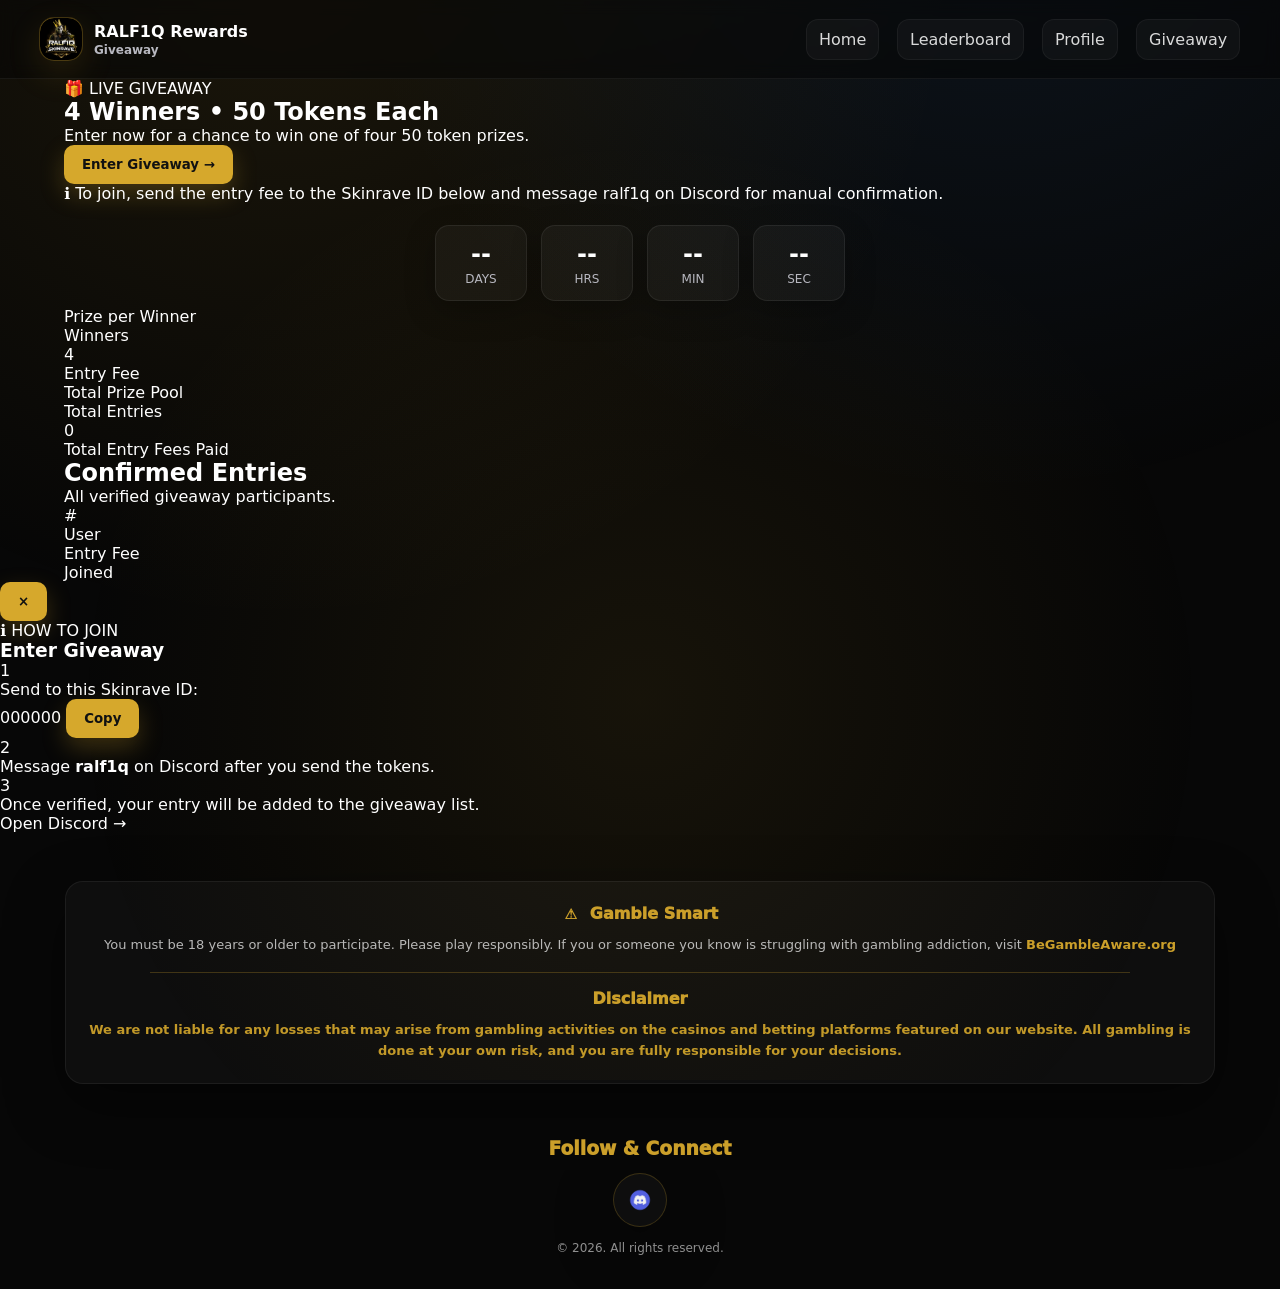
==== giveaway/index.html @ 923d682d "Add files via upload" ====
<!DOCTYPE html>
<html lang="en">
<head>
  <meta charset="utf-8" />
  <meta name="viewport" content="width=device-width,initial-scale=1" />
  <title>Giveaway</title>
  <link rel="stylesheet" href="/assets/css/style.css">
  <link rel="icon" href="/assets/images/logo.png">
</head>
<body>
  <script type="module">
    import { enforceSiteStatus } from "/assets/js/siteStatus.js";
    enforceSiteStatus();
  </script>

  <div class="bg-vignette"></div>
  <canvas id="fxCanvas"></canvas>

  <div id="announcement" class="announcement"></div>

  <div class="navbar">
    <div class="container navbar-inner">
      <div class="brand">
        <div class="brand-badge brand-badge--img">
          <img src="/assets/images/logo.png" alt="RALF1Q logo">
        </div>
        <div>
          <div id="siteName">RALF1Q Rewards</div>
          <div class="small">Giveaway</div>
        </div>
      </div>

      <div class="navlinks">
        <a class="nav-pill" href="/">Home</a>
        <a class="nav-pill" href="/leaderboard/">Leaderboard</a>
        <a class="nav-pill" href="/profile/">Profile</a>
        <a class="nav-pill" href="/giveaway/">Giveaway</a>
      </div>
    </div>
  </div>

  <div class="container giveaway-page-wrap">
    <section class="giveaway-hero-card">
      <div class="giveaway-hero-top">
        <div>
          <div class="giveaway-kicker">🎁 LIVE GIVEAWAY</div>
          <h1 id="giveawayTitle">4 Winners • 50 Tokens Each</h1>
          <p id="giveawaySubtitle">
            Enter now for a chance to win one of four 50 token prizes.
          </p>
        </div>

        <button class="giveaway-join-btn" id="openGiveawayModal">
          Enter Giveaway →
        </button>
      </div>

      <div class="giveaway-info-line">
        <span class="giveaway-info-badge">ℹ</span>
        <span id="giveawayInfoLine">
          To join, send the entry fee to the Skinrave ID below and message ralf1q on Discord for manual confirmation.
        </span>
      </div>

      <div class="countdown giveaway-countdown">
        <div class="time-box">
          <div class="n" id="days">--</div>
          <div class="l">DAYS</div>
        </div>
        <div class="time-box">
          <div class="n" id="hours">--</div>
          <div class="l">HRS</div>
        </div>
        <div class="time-box">
          <div class="n" id="minutes">--</div>
          <div class="l">MIN</div>
        </div>
        <div class="time-box">
          <div class="n" id="seconds">--</div>
          <div class="l">SEC</div>
        </div>
      </div>

      <div class="giveaway-stats-grid">
        <div class="giveaway-stat-card">
          <div class="giveaway-stat-label">Prize per Winner</div>
          <div class="giveaway-stat-value" id="prizePerWinner"></div>
        </div>

        <div class="giveaway-stat-card">
          <div class="giveaway-stat-label">Winners</div>
          <div class="giveaway-stat-value" id="winnerCount">4</div>
        </div>

        <div class="giveaway-stat-card">
          <div class="giveaway-stat-label">Entry Fee</div>
          <div class="giveaway-stat-value" id="entryFee"></div>
        </div>

        <div class="giveaway-stat-card">
          <div class="giveaway-stat-label">Total Prize Pool</div>
          <div class="giveaway-stat-value" id="totalPrizePool"></div>
        </div>

        <div class="giveaway-stat-card">
          <div class="giveaway-stat-label">Total Entries</div>
          <div class="giveaway-stat-value" id="totalEntries">0</div>
        </div>

        <div class="giveaway-stat-card">
          <div class="giveaway-stat-label">Total Entry Fees Paid</div>
          <div class="giveaway-stat-value" id="totalEntryFeesPaid"></div>
        </div>
      </div>
    </section>

    <section class="giveaway-entries-card">
      <div class="giveaway-section-head">
        <div>
          <h2>Confirmed Entries</h2>
          <p>All verified giveaway participants.</p>
        </div>
      </div>

      <div class="giveaway-entry-table">
        <div class="giveaway-entry-head">
          <div>#</div>
          <div>User</div>
          <div>Entry Fee</div>
          <div class="hide-sm">Joined</div>
        </div>
        <div id="giveawayEntries"></div>
      </div>
    </section>
  </div>

  <!-- Giveaway Join Modal -->
  <div class="giveaway-modal-backdrop" id="giveawayModalBackdrop">
    <div class="giveaway-modal">
      <button class="giveaway-modal-close" id="closeGiveawayModal" aria-label="Close">×</button>

      <div class="giveaway-modal-kicker">ℹ HOW TO JOIN</div>
      <h3 id="modalTitle">Enter Giveaway</h3>

      <div class="giveaway-steps">
        <div class="giveaway-step">
          <span class="giveaway-step-num">1</span>
          <div>
            Send <b id="modalEntryFee"></b> to this Skinrave ID:
            <div class="giveaway-copy-row">
              <code id="modalSkinraveId">000000</code>
              <button id="copySkinraveIdBtn" class="giveaway-copy-btn" type="button">Copy</button>
            </div>
          </div>
        </div>

        <div class="giveaway-step">
          <span class="giveaway-step-num">2</span>
          <div>
            Message <b id="modalDiscordUser">ralf1q</b> on Discord after you send the tokens.
          </div>
        </div>

        <div class="giveaway-step">
          <span class="giveaway-step-num">3</span>
          <div>
            Once verified, your entry will be added to the giveaway list.
          </div>
        </div>
      </div>

      <div class="giveaway-modal-actions">
        <a id="discordContactBtn" class="giveaway-modal-link" href="#" target="_blank" rel="noopener">
          Open Discord →
        </a>
      </div>
    </div>
  </div>

  <div class="footer-block">
    <div class="footer-title"><span class="warn">⚠️</span> Gamble Smart</div>

    <div class="footer-text">
      You must be 18 years or older to participate. Please play responsibly.
      If you or someone you know is struggling with gambling addiction, visit
      <a href="https://www.gambleaware.org/" target="_blank" rel="noopener">BeGambleAware.org</a>
    </div>

    <div class="footer-divider"></div>

    <div class="footer-title" style="margin-top:4px">Disclaimer</div>

    <div class="footer-text" style="color:rgba(214,168,44,.90);font-weight:800">
      We are not liable for any losses that may arise from gambling activities on the casinos
      and betting platforms featured on our website. All gambling is done at your own risk,
      and you are fully responsible for your decisions.
    </div>
  </div>

  <div class="follow-connect">
    <h3>Follow &amp; Connect</h3>
    <a class="discord-circle" href="https://discord.gg/Z79HtHpPuK" target="_blank" rel="noopener">
      <img src="/assets/images/discord.png" alt="discord">
    </a>
    <div class="copy">© 2026. All rights reserved.</div>
  </div>

  <script type="module" src="/assets/js/giveaway.js"></script>
</body>
</html>
---- assets/css/style.css ----
:root{
  --bg:#070707;
  --panel:#0f0f10;
  --panel2:#121214;
  --line:#1f1f23;
  --gold:#d6a82c;
  --text:#ffffff;
  --muted:#b8b8c0;
  --good:#3ddc84;
  --bad:#ff5d5d;
  --shadow: 0 18px 60px rgba(0,0,0,.55);
}

*{margin:0;padding:0;box-sizing:border-box;font-family:Inter,system-ui,Segoe UI,Roboto,Arial,sans-serif;}
body{background:var(--bg);color:var(--text);overflow-x:hidden;min-height:100vh;}
a{color:inherit;text-decoration:none}
button{cursor:pointer;border:none;border-radius:10px;padding:12px 18px;font-weight:700;background:var(--gold);color:#111;box-shadow:0 10px 25px rgba(214,168,44,.25);transition:.25s}
button:hover{transform:translateY(-1px);filter:brightness(1.03)}
.container{max-width:1200px;margin:0 auto;padding:0 24px}

/* Announcement */
.announcement{display:none;background:linear-gradient(90deg, rgba(214,168,44,.95), rgba(214,168,44,.75));color:#111;padding:10px 14px;text-align:center;font-weight:800;letter-spacing:.2px}
.announcement a{color:#111;text-decoration:underline}

/* Navbar */
.navbar{position:sticky;top:0;z-index:50;backdrop-filter: blur(8px);background:rgba(7,7,7,.55);border-bottom:1px solid rgba(255,255,255,.06)}
.navbar-inner{display:flex;align-items:center;justify-content:space-between;padding:18px 0}
.brand{display:flex;align-items:center;gap:12px;font-weight:900}
.brand-badge{width:42px;height:42px;border-radius:12px;background:radial-gradient(circle at 30% 20%, rgba(214,168,44,.9), rgba(214,168,44,.1));box-shadow:0 0 0 1px rgba(214,168,44,.25), 0 12px 35px rgba(214,168,44,.15);display:grid;place-items:center}
.brand-badge span{font-weight:1000;color:#111}
.navlinks{display:flex;align-items:center;gap:18px}
.navlinks a{opacity:.85}
.navlinks a:hover{opacity:1}
.nav-pill{padding:10px 12px;border-radius:12px;background:rgba(255,255,255,.04);border:1px solid rgba(255,255,255,.06)}

/* Background vignette */
.bg-vignette{
  position:fixed;inset:-20vh -20vw;z-index:-3;
  background:
    radial-gradient(circle at 30% 10%, rgba(214,168,44,.10), transparent 40%),
    radial-gradient(circle at 70% 0%, rgba(80,160,255,.10), transparent 38%),
    radial-gradient(circle at 50% 70%, rgba(214,168,44,.08), transparent 45%);
  filter: blur(0px);
}

/* Animated particles canvas layer */
#fxCanvas{position:fixed;inset:0;z-index:-2;pointer-events:none}

/* HERO (Landing) */
.hero{padding:64px 0 28px;display:grid;place-items:center;text-align:center}
.hero h1{font-size:54px;line-height:1.05;letter-spacing:-.8px}
.hero p{margin-top:12px;color:var(--muted);font-size:16px}
.hero .cta{margin-top:22px;display:flex;gap:12px;flex-wrap:wrap;justify-content:center}
.hero-card{
  margin-top:34px;max-width:860px;width:100%;
  background:linear-gradient(180deg, rgba(255,255,255,.06), rgba(255,255,255,.03));
  border:1px solid rgba(255,255,255,.08);
  border-radius:18px;padding:18px 18px 14px;
  box-shadow:var(--shadow);
  overflow:hidden;position:relative;
}
.hero-card::before{
  content:"";position:absolute;inset:-120px -80px;
  background:radial-gradient(circle at 30% 30%, rgba(214,168,44,.20), transparent 50%);
  transform:rotate(8deg);
}
.hero-card-inner{position:relative;display:flex;gap:18px;align-items:center;justify-content:space-between;flex-wrap:wrap}
.mini-stat{display:flex;flex-direction:column;gap:2px;min-width:160px}
.mini-stat b{font-size:20px}
.mini-stat span{font-size:12px;color:var(--muted)}

/* Page title */
.page-title{padding:34px 0 10px;text-align:center}
.page-title h2{font-size:44px}
.page-title .sub{color:var(--muted);margin-top:10px}

/* Countdown */
.countdown{display:flex;justify-content:center;gap:14px;margin:22px 0 6px;flex-wrap:wrap}
.time-box{
  width:92px;padding:14px 12px;border-radius:14px;text-align:center;
  background:rgba(255,255,255,.04);border:1px solid rgba(255,255,255,.07);
  box-shadow:0 10px 30px rgba(0,0,0,.25);
}
.time-box .n{font-size:24px;font-weight:900}
.time-box .l{font-size:12px;color:var(--muted);margin-top:4px}

/* PODIUM */
.podium-wrap{display:grid;place-items:center;margin:30px 0 26px}
.podium{
  display:grid;
  grid-template-columns: 1fr 1fr 1fr;
  gap:18px;
  width:min(980px, 100%);
  align-items:end;
}
.podium-card{
  background:linear-gradient(180deg, rgba(255,255,255,.06), rgba(255,255,255,.02));
  border:1px solid rgba(255,255,255,.08);
  border-radius:18px;
  padding:18px 16px 14px;
  box-shadow:var(--shadow);
  position:relative;
  overflow:hidden;
  transform: translateY(0);
  transition:.25s;
}
.podium-card:hover{transform: translateY(-6px)}
.podium-card .rank-medal{
  position:absolute;top:14px;right:14px;
  width:36px;height:36px;border-radius:12px;
  display:grid;place-items:center;font-weight:1000;color:#111;
}
.medal-1{background:linear-gradient(135deg,#ffd25a,#b8830b);box-shadow:0 0 0 1px rgba(255,210,90,.35), 0 16px 40px rgba(255,210,90,.18)}
.medal-2{background:linear-gradient(135deg,#e8e8ee,#9fa3ad);box-shadow:0 0 0 1px rgba(232,232,238,.25), 0 16px 40px rgba(232,232,238,.10)}
.medal-3{background:linear-gradient(135deg,#f0a06a,#a85b2a);box-shadow:0 0 0 1px rgba(240,160,106,.25), 0 16px 40px rgba(240,160,106,.10)}

.podium-card.first{padding-top:26px}
.podium-card.second{opacity:.98}
.podium-card.third{opacity:.96}

.podium-card.first::before{
  content:"";position:absolute;inset:-120px -80px;
  background:radial-gradient(circle at 30% 30%, rgba(214,168,44,.25), transparent 55%);
  transform: rotate(12deg);
}
.gold-glow{
  position:absolute;inset:-40px -40px;pointer-events:none;
  background:radial-gradient(circle at 50% 30%, rgba(214,168,44,.23), transparent 55%);
  filter: blur(0px);
  animation: glowPulse 2.8s ease-in-out infinite alternate;
}
@keyframes glowPulse{from{opacity:.55}to{opacity:1}}

.avatar{
  width:72px;height:72px;border-radius:18px;
  overflow:hidden;display:inline-grid;place-items:center;
  border:1px solid rgba(255,255,255,.10);
  background:rgba(255,255,255,.03);
  box-shadow:0 18px 55px rgba(0,0,0,.45);
  transition:.25s;
}
.avatar img{width:100%;height:100%;object-fit:cover;display:block;transform:scale(1);transition:.25s}
.podium-card:hover .avatar{transform:translateY(-2px)}
.podium-card:hover .avatar img{transform:scale(1.06)}

.podium-name{margin-top:12px;font-weight:900;font-size:20px}
.podium-metrics{margin-top:10px;display:grid;gap:8px}
.metric{display:flex;justify-content:space-between;color:var(--muted);font-size:13px}
.metric b{color:#fff}
.prize{margin-top:12px;font-weight:1000;color:var(--gold);font-size:18px}

/* TABLE */
.table{
  margin:18px auto 30px;
  width:min(980px, 100%);
  border-radius:18px;
  overflow:hidden;
  border:1px solid rgba(255,255,255,.08);
  background:rgba(255,255,255,.03);
  box-shadow:var(--shadow);
}
.thead,.trow{
  display:grid;
  grid-template-columns: 90px 1.6fr 1fr 1fr 110px;
  align-items:center;
}
.thead{
  padding:14px 16px;
  background:rgba(255,255,255,.04);
  color:var(--muted);
  font-size:12px;
  font-weight:800;
  letter-spacing:.6px;
  text-transform:uppercase;
}
.trow{
  padding:14px 16px;
  border-top:1px solid rgba(255,255,255,.06);
  transition:.15s;
}
.trow:hover{background:rgba(255,255,255,.035)}
.rankbox{display:flex;align-items:center;gap:10px;font-weight:900}
.rankdelta{
  font-size:12px;font-weight:1000;
  display:inline-flex;align-items:center;gap:4px;
  padding:4px 8px;border-radius:999px;
  background:rgba(255,255,255,.05);
  border:1px solid rgba(255,255,255,.06);
}
.rankdelta.up{color:var(--good)}
.rankdelta.down{color:var(--bad)}
.rankdelta.same{color:var(--muted)}
.pfp{width:34px;height:34px;border-radius:12px;overflow:hidden;border:1px solid rgba(255,255,255,.10);background:rgba(255,255,255,.03)}
.pfp img{width:100%;height:100%;object-fit:cover}
.playercell{display:flex;align-items:center;gap:12px}
.playername{font-weight:900}
.small{color:var(--muted);font-size:12px;margin-top:2px}
.num{font-weight:900}
.muted{color:var(--muted)}

/* Discord */
.discord-wrap{display:flex;justify-content:center;margin:34px 0 70px}
.discord{
  width:min(420px, 92vw);
  border-radius:18px;
  overflow:hidden;
  border:1px solid rgba(255,255,255,.08);
  box-shadow:var(--shadow);
}

/* Footer */
.footer{padding:22px 0 40px;text-align:center;color:var(--muted);border-top:1px solid rgba(255,255,255,.06)}

/* 404 / maintenance / launching */
.center-page{min-height:80vh;display:grid;place-items:center;text-align:center;padding:30px}
.big{font-size:92px;letter-spacing:-2px}
.pulse{animation:pulse 1.6s ease-in-out infinite alternate}
@keyframes pulse{from{transform:scale(1);opacity:.75}to{transform:scale(1.03);opacity:1}}

/* responsive */
@media (max-width:900px){
  .podium{grid-template-columns:1fr;gap:12px}
  .thead,.trow{grid-template-columns: 80px 1.7fr 1fr 96px}
  .hide-sm{display:none}
}

.token-num{
  display:inline-flex;
  align-items:center;
  gap:6px;
}

.token-num img{
  width:16px;
  height:16px;
  object-fit:contain;
  opacity:.95;
  transform:translateY(1px);
}

@media (max-width:900px){
  .token-num img{ width:14px; height:14px; }
}

/* ---------- Home Prize Card (Skinrave style) ---------- */

.home-grid{
  display:grid;
  place-items:center;
  margin-top:26px;
}

.prize-card{
  width:min(520px, 92vw);
  background:rgba(10,10,10,.65);
  border:1px solid rgba(255,255,255,.08);
  border-radius:18px;
  box-shadow:0 22px 70px rgba(0,0,0,.55);
  padding:26px 22px 20px;
  position:relative;
  overflow:hidden;
}

.prize-card::before{
  content:"";
  position:absolute;
  inset:-140px -120px;
  background:radial-gradient(circle at 35% 20%, rgba(78,210,140,.15), transparent 55%),
             radial-gradient(circle at 60% 35%, rgba(214,168,44,.10), transparent 60%);
  transform:rotate(10deg);
}

.prize-card-inner{
  position:relative;
  display:flex;
  flex-direction:column;
  align-items:center;
  text-align:center;
  gap:14px;
}

.skinrave-logo{
  display:flex;
  align-items:center;
  gap:12px;
  font-weight:1000;
  letter-spacing:.5px;
}

.skinrave-logo .mark{
  width:42px;height:42px;border-radius:14px;
  background:rgba(62,210,135,.08);
  border:1px solid rgba(62,210,135,.20);
  display:grid;place-items:center;
}

.skinrave-logo .word{
  font-size:28px;
  color:#63f0a9;
  text-shadow:0 0 18px rgba(99,240,169,.18);
}

.pool-row{
  display:flex;
  align-items:center;
  justify-content:center;
  gap:10px;
  margin-top:2px;
}

.pool-row .pool-icon{
  width:22px;height:22px;opacity:.9;
}

.pool-row .pool-number{
  font-size:44px;
  font-weight:1000;
  color:#57eaa3;
  text-shadow:0 0 18px rgba(99,240,169,.18);
}

.pool-sub{
  margin-top:-6px;
  color:rgba(255,255,255,.70);
  font-size:12px;
  letter-spacing:.6px;
  text-transform:uppercase;
}

.you-get{
  width:100%;
  margin-top:8px;
  border:1px solid rgba(255,255,255,.18);
  border-radius:14px;
  padding:14px 14px;
  background:rgba(255,255,255,.03);
}

.you-get .label{
  color:rgba(214,168,44,.95);
  font-weight:900;
  font-size:12px;
  letter-spacing:.8px;
  text-transform:uppercase;
}

.you-get .text{
  margin-top:8px;
  color:rgba(255,255,255,.86);
  font-weight:700;
  font-size:14px;
}

.card-actions{
  width:100%;
  display:grid;
  gap:12px;
  margin-top:10px;
}

.btn-outline{
  width:100%;
  background:transparent;
  color:#fff;
  border:1px solid rgba(255,255,255,.22);
  box-shadow:none;
}

.btn-outline:hover{ background:rgba(255,255,255,.06); }

.btn-gold{
  width:100%;
}

/* ---------- Footer blocks like screenshot ---------- */

.footer-block{
  width:min(1150px, 94vw);
  margin:48px auto 0;
  padding:22px 18px;
  border-radius:18px;
  background:rgba(255,255,255,.03);
  border:1px solid rgba(255,255,255,.06);
  box-shadow:0 20px 60px rgba(0,0,0,.45);
  text-align:center;
}

.footer-title{
  display:flex;
  align-items:center;
  justify-content:center;
  gap:10px;
  font-weight:1000;
  color:rgba(214,168,44,.95);
  margin-bottom:12px;
}

.footer-title .warn{
  font-size:14px;
  display:inline-grid;
  place-items:center;
  width:18px;height:18px;
}

.footer-text{
  color:rgba(255,255,255,.70);
  line-height:1.6;
  font-size:13px;
}

.footer-text a{
  color:rgba(214,168,44,.95);
  text-decoration:none;
  font-weight:900;
}

.footer-divider{
  height:1px;
  background:rgba(214,168,44,.25);
  margin:16px auto;
  width:min(980px, 90%);
}

.follow-connect{
  width:min(1150px, 94vw);
  margin:30px auto 0;
  padding:24px 18px 34px;
  text-align:center;
}

.follow-connect h3{
  color:rgba(214,168,44,.95);
  font-weight:1000;
  margin-bottom:14px;
}

.discord-circle{
  width:54px;height:54px;
  margin:0 auto 14px;
  border-radius:999px;
  border:1px solid rgba(214,168,44,.22);
  background:rgba(255,255,255,.03);
  display:grid;
  place-items:center;
  box-shadow:0 20px 60px rgba(0,0,0,.45);
}

.discord-circle img{
  width:26px;height:26px;opacity:.95;
}

.copy{
  color:rgba(255,255,255,.55);
  font-size:12px;
}

/* Clean Skinrave prize card */

.prize-card{
  width:min(520px,92vw);
  margin:30px auto;
  padding:28px 24px 24px;

  background:rgba(10,10,10,.65);
  border:1px solid rgba(255,255,255,.08);
  border-radius:18px;

  box-shadow:
  0 25px 80px rgba(0,0,0,.65),
  inset 0 0 0 1px rgba(255,255,255,.02);

  backdrop-filter:blur(8px);
}

.prize-logo{
  display:flex;
  justify-content:center;
  margin-bottom:12px;
}

.prize-logo img{
  width:190px;
  height:auto;
}

.prize-pool{
  display:flex;
  align-items:center;
  justify-content:center;
  gap:10px;

  font-size:46px;
  font-weight:900;
  color:#57eaa3;

  text-shadow:0 0 16px rgba(87,234,163,.2);
}

.prize-pool img{
  width:22px;
  height:22px;
  opacity:.9;
}

.prize-sub{
  text-align:center;
  margin-top:6px;

  font-size:12px;
  letter-spacing:.6px;
  color:rgba(255,255,255,.65);
}

.you-get{
  margin-top:18px;
  border:1px solid rgba(255,255,255,.18);
  border-radius:14px;
  padding:14px;
  text-align:center;
}

.you-get-title{
  font-size:12px;
  font-weight:900;
  letter-spacing:.7px;
  color:#d6a82c;
  margin-bottom:6px;
}

.you-get-text{
  font-weight:700;
  color:rgba(255,255,255,.85);
}

.prize-actions{
  display:grid;
  gap:12px;
  margin-top:16px;
}

.prize-actions button{
  width:100%;
}

.btn-outline{
  background:transparent;
  border:1px solid rgba(255,255,255,.25);
}

.btn-outline:hover{
  background:rgba(255,255,255,.06);
}

/* --- Gold shimmer text (applies to the number) --- */
.shimmer{
  position:relative;
  display:inline-block;
  background: linear-gradient(
    90deg,
    #57eaa3 0%,
    #57eaa3 35%,
    #ffd25a 50%,
    #57eaa3 65%,
    #57eaa3 100%
  );
  -webkit-background-clip:text;
  background-clip:text;
  color:transparent;
  background-size: 220% 100%;
  animation: shimmerMove 2.6s linear infinite;
  text-shadow: 0 0 16px rgba(87,234,163,.18);
}

@keyframes shimmerMove{
  0%{ background-position: 0% 0; }
  100%{ background-position: 220% 0; }
}

/* --- Sign Up button hover glow --- */
.btn-gold{
  position:relative;
  overflow:hidden;
}

.btn-gold::before{
  content:"";
  position:absolute;
  inset:-2px;
  background: radial-gradient(circle at 50% 30%, rgba(214,168,44,.55), transparent 60%);
  opacity:0;
  transition:.25s;
  pointer-events:none;
}

.btn-gold:hover{
  transform: translateY(-1px);
  box-shadow: 0 18px 45px rgba(214,168,44,.30);
  filter: brightness(1.03);
}

.btn-gold:hover::before{
  opacity:1;
}

/* extra: subtle animated shine sweep on hover */
.btn-gold::after{
  content:"";
  position:absolute;
  top:-40%;
  left:-60%;
  width:40%;
  height:180%;
  background: linear-gradient(90deg, transparent, rgba(255,255,255,.25), transparent);
  transform: rotate(18deg);
  opacity:0;
  transition:.25s;
  pointer-events:none;
}

.btn-gold:hover::after{
  opacity:1;
  left:120%;
  transition: .65s;
}

/* Token particles canvas inside the prize card (behind content) */
.prize-card{
  position:relative;
  overflow:hidden;
}

.token-canvas{
  position:absolute;
  inset:0;
  width:100%;
  height:100%;
  z-index:0;
  pointer-events:none;
  opacity:.55;
}

.prize-card > *:not(.token-canvas){
  position:relative;
  z-index:1;
}

.logo{
display:flex;
align-items:center;
gap:12px;
}

.logo-img{
width:42px;
height:42px;
border-radius:10px;
object-fit:cover;

background:linear-gradient(135deg,#e6b94a,#a9791a);
padding:3px;

box-shadow:
0 0 12px rgba(230,185,74,.4),
inset 0 0 6px rgba(0,0,0,.6);
}

.logo-title{
font-weight:800;
font-size:16px;
}

.logo-sub{
font-size:12px;
color:rgba(255,255,255,.55);
}

.logo-img:hover{
transform:scale(1.05);
box-shadow:
0 0 18px rgba(230,185,74,.7),
inset 0 0 8px rgba(0,0,0,.7);
transition:.25s;
}

/* --- Brand badge as image (override) --- */
.brand-badge--img{
  display:grid !important;
  place-items:center !important;
  padding:0 !important;
  overflow:hidden !important;
}

.brand-badge--img img{
  width:100% !important;
  height:100% !important;
  object-fit:cover !important;
  border-radius:inherit !important;
  display:block !important;
}

/* Optional: make the badge slightly less "round" if it looks weird */
.brand-badge{
  border-radius:14px; /* was likely 999px */
}

/* =========================
   NAVBAR UPGRADES
   ========================= */

/* Logo glow animation */
.brand-badge--img img{
  filter: drop-shadow(0 0 10px rgba(214,168,44,.35));
  animation: logoGlow 2.8s ease-in-out infinite;
}

@keyframes logoGlow{
  0%,100%{
    filter: drop-shadow(0 0 10px rgba(214,168,44,.30));
    transform: translateZ(0);
  }
  50%{
    filter: drop-shadow(0 0 18px rgba(214,168,44,.55));
  }
}

/* Live pulse dot (next to Connecting / Updated / etc) */
.status-live{
  display:inline-flex;
  align-items:center;
  gap:8px;
}

.status-live::before{
  content:"";
  width:8px;
  height:8px;
  border-radius:999px;
  background:#2dff86;
  box-shadow: 0 0 10px rgba(45,255,134,.55);
  animation: livePulse 1.2s ease-in-out infinite;
}

@keyframes livePulse{
  0%{ transform:scale(1); opacity:.9; }
  50%{ transform:scale(1.6); opacity:.35; }
  100%{ transform:scale(1); opacity:.9; }
}

/* Hover glow on navbar links */
.nav-pill{
  position:relative;
  transition: transform .18s ease, box-shadow .18s ease, background .18s ease, border-color .18s ease;
  will-change: transform;
}

.nav-pill:hover{
  transform: translateY(-1px);
  border-color: rgba(214,168,44,.35);
  background: rgba(214,168,44,.08);
  box-shadow: 0 12px 30px rgba(214,168,44,.12);
}

/* optional: subtle underline sweep */
.nav-pill::after{
  content:"";
  position:absolute;
  left:12px;
  right:12px;
  bottom:6px;
  height:2px;
  border-radius:999px;
  background: linear-gradient(90deg, transparent, rgba(214,168,44,.75), transparent);
  opacity:0;
  transform: translateY(3px);
  transition: .22s ease;
}

.nav-pill:hover::after{
  opacity:.9;
  transform: translateY(0);
}

/* =========================
   CASE POPUP WIDGET
   ========================= */

.case-widget{
  position:fixed;
  right:20px;
  bottom:20px;
  width:290px;
  z-index:120;
  border-radius:20px;
  overflow:hidden;
  background:linear-gradient(180deg, rgba(12,12,15,.94), rgba(9,9,11,.96));
  border:1px solid rgba(255,255,255,.08);
  box-shadow:
    0 24px 70px rgba(0,0,0,.50),
    inset 0 1px 0 rgba(255,255,255,.03);
  backdrop-filter:blur(12px);
  transform:translateY(20px) scale(.98);
  opacity:0;
  pointer-events:none;
  transition:
    opacity .35s ease,
    transform .35s ease,
    width .28s ease,
    border-radius .28s ease;
}

.case-widget.show{
  opacity:1;
  transform:translateY(0) scale(1);
  pointer-events:auto;
}

.case-widget.collapsed{
  width:200px;
  border-radius:16px;
}

.case-widget::before{
  content:"";
  position:absolute;
  inset:-80px -80px auto auto;
  width:160px;
  height:160px;
  background:radial-gradient(circle, rgba(214,168,44,.12), transparent 68%);
  pointer-events:none;
}

.case-widget-inner{
  position:relative;
  padding:14px 14px 12px;
}

.case-widget-header{
  display:flex;
  align-items:center;
  justify-content:space-between;
  gap:10px;
  min-height:34px;
}

.case-widget-body{
  transition:opacity .22s ease, transform .22s ease;
}

.case-widget.fade-out .case-widget-body{
  opacity:0;
  transform:translateY(6px);
}

/* badge */
.case-widget-badge,
.case-widget-mini-badge{
  font-size:11px;
  font-weight:900;
  letter-spacing:.5px;
  padding:7px 10px;
  border-radius:11px;
  border:1px solid var(--case-badge-border, rgba(62,210,135,.20));
  background:var(--case-badge-bg, rgba(62,210,135,.14));
  color:var(--case-badge-color, #7ef3b8);
  box-shadow:0 6px 18px rgba(0,0,0,.10);
  line-height:1;
  white-space:nowrap;
}

.case-widget-mini-badge{
  padding:6px 8px;
  font-size:10px;
  width:max-content;
}

/* arrow toggle */
.case-widget-toggle{
  width:36px;
  height:36px;
  min-width:36px;
  min-height:36px;
  padding:0;
  border:none;
  border-radius:999px;
  background:rgba(255,255,255,.07);
  display:flex;
  align-items:center;
  justify-content:center;
  cursor:pointer;
  transition:transform .18s ease, background .18s ease, box-shadow .18s ease;
  box-shadow:0 8px 18px rgba(0,0,0,.18);
}

.case-widget-toggle:hover{
  background:rgba(255,255,255,.13);
  box-shadow:0 10px 22px rgba(0,0,0,.24);
  transform:translateY(-1px);
}

.case-widget-toggle-icon{
  width:12px;
  height:12px;
  display:block;
  border-right:3px solid #fff;
  border-bottom:3px solid #fff;
  transition:transform .22s ease;
  opacity:.95;
}

.case-widget:not(.collapsed) .case-widget-toggle-icon{
  transform:rotate(45deg) translateY(-1px);
}

.case-widget.collapsed .case-widget-toggle-icon{
  transform:rotate(-45deg);
}

/* body */
.case-widget-media{
  display:flex;
  justify-content:center;
  align-items:center;
  min-height:158px;
  margin-top:8px;
}

.case-widget-media img{
  width:158px;
  max-width:100%;
  height:auto;
  display:block;
  filter:drop-shadow(0 10px 22px rgba(0,0,0,.35));
  transition:transform .28s ease, opacity .28s ease;
}

.case-widget:hover .case-widget-media img{
  transform:translateY(-2px) scale(1.015);
}

.case-widget-title{
  margin-top:6px;
  text-align:center;
  font-size:18px;
  font-weight:1000;
  color:#fff;
  letter-spacing:-.2px;
}

.case-widget-price{
  margin-top:6px;
  display:flex;
  align-items:center;
  justify-content:center;
  gap:6px;
  color:#fff;
  font-weight:1000;
  font-size:20px;
}

.case-widget-price img{
  width:15px;
  height:15px;
  object-fit:contain;
}

.case-widget-actions{
  margin-top:14px;
  display:grid;
  gap:10px;
}

.case-widget-btn{
  width:100%;
  display:inline-flex;
  align-items:center;
  justify-content:center;
  gap:8px;
  text-decoration:none;
  border-radius:14px;
  padding:13px 14px;
  font-weight:1000;
  transition:.2s ease;
}

.case-widget-btn.primary{
  background:linear-gradient(180deg, rgba(214,168,44,.98), rgba(190,145,28,.98));
  color:#111;
  box-shadow:0 12px 30px rgba(214,168,44,.18);
}

.case-widget-btn.primary:hover{
  transform:translateY(-1px);
  box-shadow:0 16px 38px rgba(214,168,44,.26);
}

.case-widget-progress{
  margin-top:12px;
  height:4px;
  border-radius:999px;
  background:rgba(255,255,255,.08);
  overflow:hidden;
}

.case-widget-progress-bar{
  width:0%;
  height:100%;
  background:linear-gradient(90deg, rgba(255,170,80,.95), rgba(214,168,44,.95), rgba(255,95,95,.95));
  border-radius:999px;
}

/* collapsed layout */
.case-widget-collapsed-label{
  display:none;
  align-items:center;
  justify-content:space-between;
  gap:10px;
  min-width:0;
  flex:1;
}

.case-widget.collapsed .case-widget-inner{
  padding:12px 14px;
}

.case-widget.collapsed .case-widget-body{
  display:none;
}

.case-widget.collapsed .case-widget-header{
  min-height:auto;
  align-items:center;
  gap:10px;
}

.case-widget.collapsed .case-widget-badge{
  display:none;
}

.case-widget.collapsed .case-widget-collapsed-label{
  display:flex;
}

.case-widget-mini-left{
  display:flex;
  align-items:center;
  gap:10px;
  min-width:0;
  flex:1;
}

.case-widget-mini-title{
  display:flex;
  align-items:flex-start;
  gap:8px;
  min-width:0;
}

.case-widget-mini-title img{
  width:20px;
  height:20px;
  min-width:20px;
  object-fit:contain;
  border-radius:6px;
  margin-top:1px;
}

.case-widget-mini-text{
  display:flex;
  flex-direction:column;
  gap:6px;
  min-width:0;
}

.case-widget-mini-text span{
  display:block;
  line-height:1.1;
  word-break:break-word;
  color:#fff;
  font-weight:900;
  font-size:14px;
}

.case-widget.collapsed .case-widget-toggle{
  margin-left:auto;
}

/* mobile */
@media (max-width:700px){
  .case-widget{
    width:248px;
    right:14px;
    bottom:14px;
  }

  .case-widget.collapsed{
    width:185px;
  }

  .case-widget-media{
    min-height:132px;
  }

  .case-widget-media img{
    width:132px;
  }

  .case-widget-title{
    font-size:17px;
  }

  .case-widget-price{
    font-size:18px;
  }
}
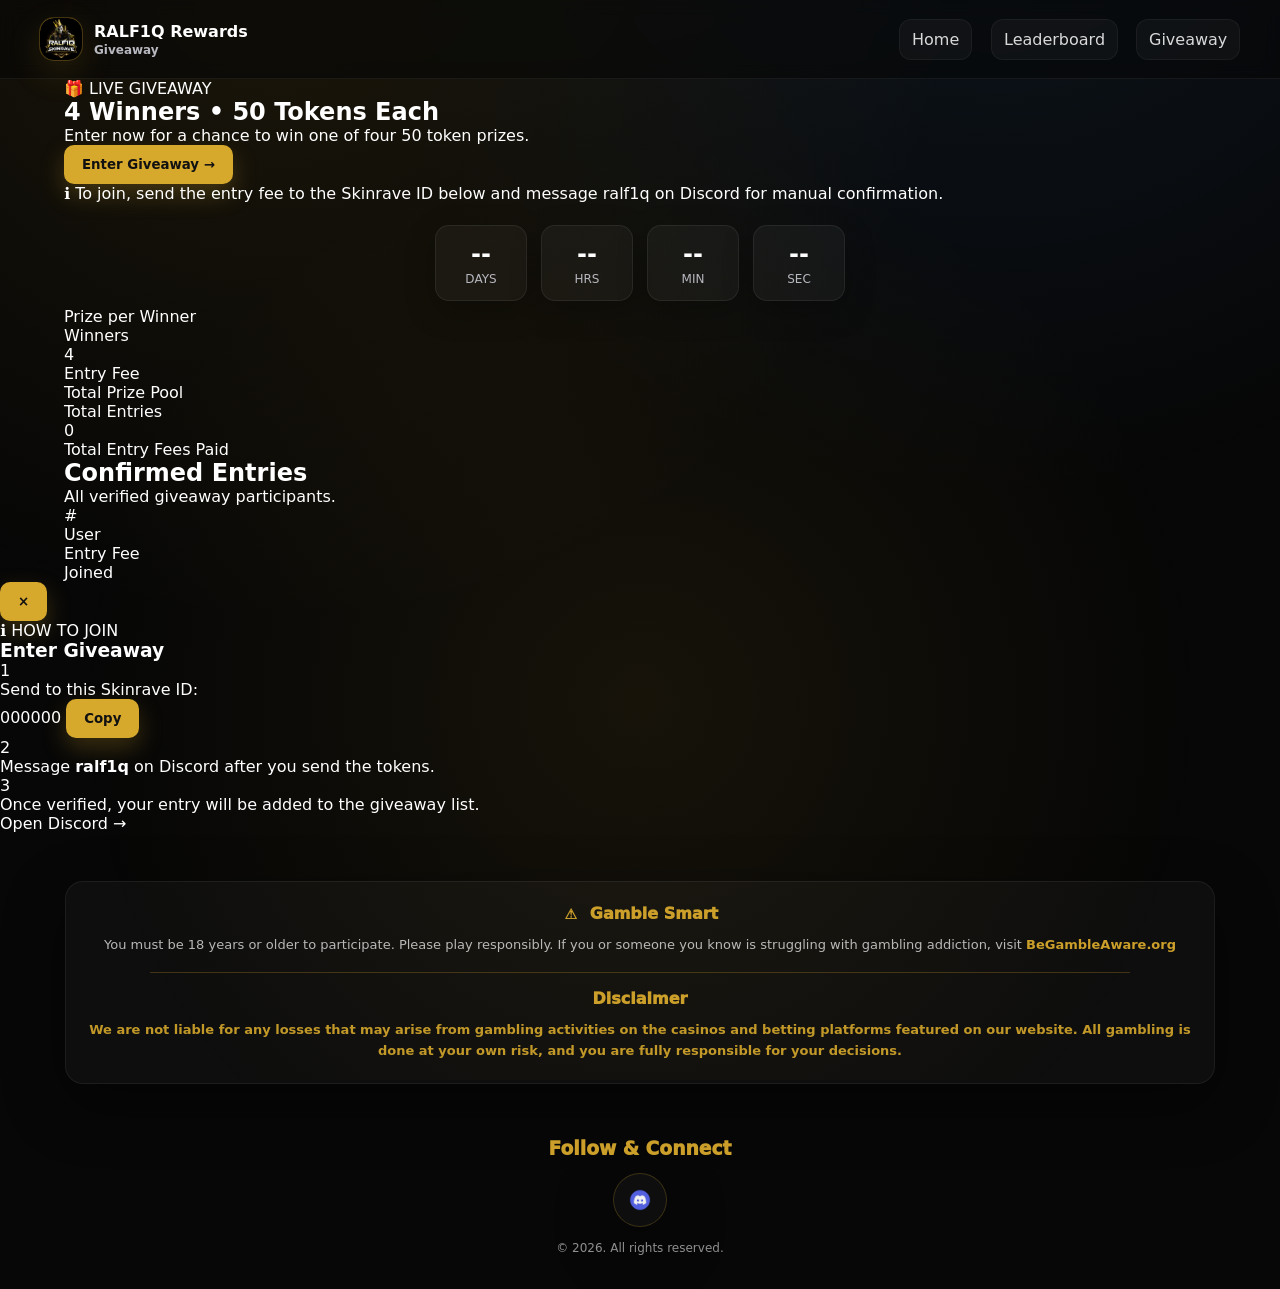
==== commit 6a7ba88c: "Update index.html" ====
--- a/giveaway/index.html
+++ b/giveaway/index.html
@@ -33,7 +33,6 @@
       <div class="navlinks">
         <a class="nav-pill" href="/">Home</a>
         <a class="nav-pill" href="/leaderboard/">Leaderboard</a>
-        <a class="nav-pill" href="/profile/">Profile</a>
         <a class="nav-pill" href="/giveaway/">Giveaway</a>
       </div>
     </div>
@@ -207,4 +206,5 @@
 
   <script type="module" src="/assets/js/giveaway.js"></script>
 </body>
-</html>+
+</html>
